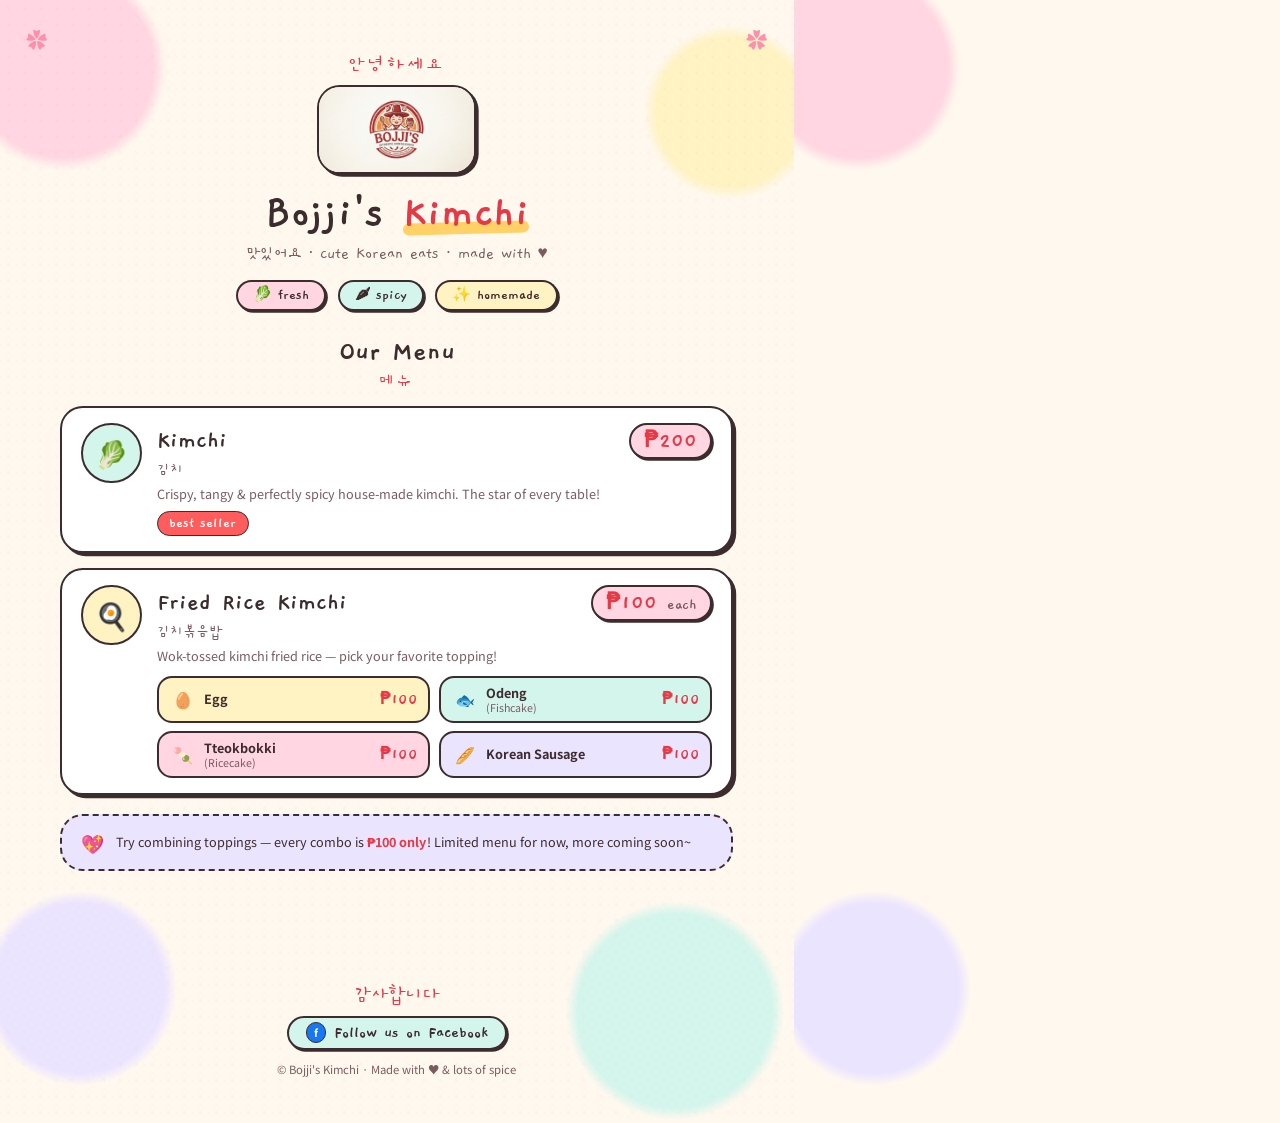
==== menu-print.html @ 6b67988c "Add printable A4 menu PDF and print HTML" ====
<!DOCTYPE html>
<html lang="en">
<head>
  <meta charset="UTF-8" />
  <title>Bojji's Kimchi — Menu</title>
  <link rel="preconnect" href="https://fonts.googleapis.com" />
  <link rel="preconnect" href="https://fonts.gstatic.com" crossorigin />
  <link href="https://fonts.googleapis.com/css2?family=Gaegu:wght@400;700&family=Noto+Sans+KR:wght@400;500;700&display=swap" rel="stylesheet" />
  <style>
    @page {
      size: A4;
      margin: 0;
    }

    * {
      box-sizing: border-box;
      margin: 0;
      padding: 0;
    }

    html, body {
      width: 210mm;
      min-height: 297mm;
    }

    body {
      font-family: "Noto Sans KR", system-ui, sans-serif;
      color: #3d2c2e;
      background:
        radial-gradient(circle at 8% 6%, #ffd6e2 0 7%, transparent 8%),
        radial-gradient(circle at 92% 10%, #fff3c4 0 6%, transparent 7%),
        radial-gradient(circle at 85% 90%, #d4f5ec 0 8%, transparent 9%),
        radial-gradient(circle at 10% 88%, #ebe4ff 0 7%, transparent 8%),
        #fff8ef;
      -webkit-print-color-adjust: exact;
      print-color-adjust: exact;
    }

    .page {
      position: relative;
      width: 210mm;
      min-height: 297mm;
      padding: 14mm 16mm 12mm;
      display: flex;
      flex-direction: column;
    }

    /* decorative dots */
    .page::before {
      content: "";
      position: absolute;
      inset: 0;
      background-image: radial-gradient(rgba(255, 93, 93, 0.08) 1.1px, transparent 1.1px);
      background-size: 16px 16px;
      pointer-events: none;
    }

    .inner {
      position: relative;
      z-index: 1;
      display: flex;
      flex-direction: column;
      flex: 1;
    }

    /* ===== Header ===== */
    .header {
      text-align: center;
      margin-bottom: 6mm;
    }

    .hangul-top {
      font-family: "Gaegu", cursive;
      font-size: 15pt;
      color: #e63946;
      letter-spacing: 0.18em;
      margin-bottom: 2mm;
    }

    .logo {
      width: 42mm;
      height: auto;
      border-radius: 6mm;
      border: 2.2pt solid #3d2c2e;
      box-shadow: 2pt 2pt 0 #3d2c2e;
      background: #fff1dc;
      margin: 0 auto 3mm;
    }

    h1 {
      font-family: "Gaegu", cursive;
      font-size: 34pt;
      font-weight: 700;
      line-height: 1.05;
      color: #3d2c2e;
    }

    h1 span {
      color: #e63946;
      position: relative;
    }

    h1 span::after {
      content: "";
      position: absolute;
      left: 0;
      right: 0;
      bottom: 0.05em;
      height: 0.26em;
      background: #ffd166;
      z-index: -1;
      border-radius: 999px;
      transform: rotate(-1.5deg);
    }

    .subtitle {
      font-family: "Gaegu", cursive;
      font-size: 13pt;
      color: #7a5c60;
      margin-top: 1.5mm;
    }

    .badges {
      display: flex;
      justify-content: center;
      gap: 3mm;
      margin-top: 4mm;
    }

    .badge {
      font-family: "Gaegu", cursive;
      font-size: 11.5pt;
      font-weight: 700;
      padding: 1mm 4mm;
      border-radius: 999px;
      border: 1.6pt solid #3d2c2e;
      box-shadow: 1.4pt 1.4pt 0 #3d2c2e;
    }

    .badge-pink { background: #ffd6e2; }
    .badge-mint { background: #d4f5ec; }
    .badge-yellow { background: #fff3c4; }

    /* ===== Section title ===== */
    .section-title {
      text-align: center;
      margin-bottom: 4mm;
    }

    .section-title h2 {
      font-family: "Gaegu", cursive;
      font-size: 22pt;
      font-weight: 700;
    }

    .section-title .sub {
      font-family: "Gaegu", cursive;
      font-size: 13pt;
      color: #e63946;
      letter-spacing: 0.2em;
    }

    /* ===== Menu cards ===== */
    .menu {
      display: flex;
      flex-direction: column;
      gap: 4mm;
    }

    .card {
      display: flex;
      gap: 4mm;
      align-items: flex-start;
      background: #ffffff;
      border: 2.2pt solid #3d2c2e;
      border-radius: 6mm;
      padding: 4mm 5mm;
      box-shadow: 2.4pt 2.4pt 0 #3d2c2e;
    }

    .card-icon {
      width: 16mm;
      height: 16mm;
      border-radius: 50%;
      border: 1.6pt solid #3d2c2e;
      display: flex;
      align-items: center;
      justify-content: center;
      font-size: 20pt;
      line-height: 1;
      flex-shrink: 0;
    }

    .card-kimchi .card-icon { background: #d4f5ec; }
    .card-rice .card-icon { background: #fff3c4; }

    .card-body { flex: 1; min-width: 0; }

    .card-top {
      display: flex;
      justify-content: space-between;
      align-items: baseline;
      gap: 3mm;
    }

    .card-top h3 {
      font-family: "Gaegu", cursive;
      font-size: 19pt;
      font-weight: 700;
      line-height: 1.15;
    }

    .price {
      font-family: "Gaegu", cursive;
      font-size: 17pt;
      font-weight: 700;
      color: #e63946;
      background: #ffd6e2;
      border: 1.6pt solid #3d2c2e;
      border-radius: 999px;
      padding: 0.4mm 3.5mm;
      white-space: nowrap;
      box-shadow: 1.4pt 1.4pt 0 #3d2c2e;
    }

    .price small {
      font-size: 0.7em;
      color: #7a5c60;
    }

    .hangul {
      font-family: "Gaegu", cursive;
      font-size: 12pt;
      color: #7a5c60;
      margin-top: 0.4mm;
    }

    .desc {
      font-size: 9.5pt;
      color: #7a5c60;
      margin-top: 1.2mm;
      line-height: 1.45;
    }

    .tag {
      display: inline-block;
      margin-top: 2mm;
      font-family: "Gaegu", cursive;
      font-size: 11pt;
      font-weight: 700;
      padding: 0.5mm 3mm;
      border-radius: 999px;
      border: 1.4pt solid #3d2c2e;
      background: #ff5d5d;
      color: #fff;
    }

    /* toppings */
    .toppings {
      list-style: none;
      display: grid;
      grid-template-columns: 1fr 1fr;
      gap: 2.2mm;
      margin-top: 2.8mm;
    }

    .topping {
      display: flex;
      align-items: center;
      gap: 2.2mm;
      border: 1.5pt solid #3d2c2e;
      border-radius: 4mm;
      padding: 1.8mm 2.8mm;
    }

    .topping:nth-child(1) { background: #fff3c4; }
    .topping:nth-child(2) { background: #d4f5ec; }
    .topping:nth-child(3) { background: #ffd6e2; }
    .topping:nth-child(4) { background: #ebe4ff; }

    .topping-emoji {
      font-size: 12pt;
      line-height: 1;
      width: 7mm;
      text-align: center;
      flex-shrink: 0;
    }

    .topping-name {
      flex: 1;
      font-size: 9.5pt;
      font-weight: 700;
      line-height: 1.25;
    }

    .topping-name small {
      display: block;
      font-weight: 400;
      font-size: 8pt;
      color: #7a5c60;
    }

    .topping-price {
      font-family: "Gaegu", cursive;
      font-size: 13pt;
      font-weight: 700;
      color: #e63946;
    }

    /* ===== Note ===== */
    .note {
      margin-top: 5mm;
      background: #ebe4ff;
      border: 2pt dashed #3d2c2e;
      border-radius: 6mm;
      padding: 3.5mm 5mm;
      display: flex;
      align-items: center;
      gap: 3mm;
    }

    .note-emoji { font-size: 14pt; flex-shrink: 0; }

    .note p {
      font-size: 9.5pt;
      line-height: 1.45;
      color: #3d2c2e;
    }

    .note strong { color: #e63946; }

    /* ===== Footer ===== */
    .footer {
      margin-top: auto;
      padding-top: 6mm;
      text-align: center;
    }

    .footer-hangul {
      font-family: "Gaegu", cursive;
      font-size: 16pt;
      color: #e63946;
      margin-bottom: 2mm;
    }

    .fb {
      display: inline-flex;
      align-items: center;
      gap: 2mm;
      font-family: "Gaegu", cursive;
      font-size: 12.5pt;
      font-weight: 700;
      color: #3d2c2e;
      text-decoration: none;
      background: #d4f5ec;
      border: 1.6pt solid #3d2c2e;
      border-radius: 999px;
      padding: 1.2mm 4.5mm;
      box-shadow: 1.4pt 1.4pt 0 #3d2c2e;
      margin-bottom: 3mm;
    }

    .fb-icon {
      display: inline-flex;
      align-items: center;
      justify-content: center;
      width: 5.5mm;
      height: 5.5mm;
      border-radius: 50%;
      background: #1877f2;
      color: #fff;
      font-family: "Noto Sans KR", sans-serif;
      font-weight: 700;
      font-size: 8pt;
      border: 1.2pt solid #3d2c2e;
      font-style: normal;
    }

    .copy {
      font-size: 8.5pt;
      color: #7a5c60;
    }

    /* corners deco */
    .corner {
      position: absolute;
      font-size: 16pt;
      color: #ff8fab;
      z-index: 1;
    }
    .corner-tl { top: 6mm; left: 7mm; }
    .corner-tr { top: 6mm; right: 7mm; }
  </style>
</head>
<body>
  <div class="page">
    <span class="corner corner-tl" aria-hidden="true">✿</span>
    <span class="corner corner-tr" aria-hidden="true">✿</span>

    <div class="inner">
      <header class="header">
        <p class="hangul-top">안녕하세요</p>
        <img class="logo" src="logo.jpeg" alt="Bojji's logo" />
        <h1>Bojji's <span>Kimchi</span></h1>
        <p class="subtitle">맛있어요 · cute Korean eats · made with ♥</p>
        <div class="badges">
          <span class="badge badge-pink">🥬 fresh</span>
          <span class="badge badge-mint">🌶 spicy</span>
          <span class="badge badge-yellow">✨ homemade</span>
        </div>
      </header>

      <div class="section-title">
        <h2>Our Menu</h2>
        <p class="sub">메뉴</p>
      </div>

      <section class="menu">
        <article class="card card-kimchi">
          <div class="card-icon" aria-hidden="true">🥬</div>
          <div class="card-body">
            <div class="card-top">
              <h3>Kimchi</h3>
              <span class="price">₱200</span>
            </div>
            <p class="hangul">김치</p>
            <p class="desc">Crispy, tangy &amp; perfectly spicy house-made kimchi. The star of every table!</p>
            <span class="tag">best seller</span>
          </div>
        </article>

        <article class="card card-rice">
          <div class="card-icon" aria-hidden="true">🍳</div>
          <div class="card-body">
            <div class="card-top">
              <h3>Fried Rice Kimchi</h3>
              <span class="price">₱100 <small>each</small></span>
            </div>
            <p class="hangul">김치볶음밥</p>
            <p class="desc">Wok-tossed kimchi fried rice — pick your favorite topping!</p>
            <ul class="toppings">
              <li class="topping">
                <span class="topping-emoji" aria-hidden="true">🥚</span>
                <span class="topping-name">Egg</span>
                <span class="topping-price">₱100</span>
              </li>
              <li class="topping">
                <span class="topping-emoji" aria-hidden="true">🐟</span>
                <span class="topping-name">Odeng <small>(Fishcake)</small></span>
                <span class="topping-price">₱100</span>
              </li>
              <li class="topping">
                <span class="topping-emoji" aria-hidden="true">🍡</span>
                <span class="topping-name">Tteokbokki <small>(Ricecake)</small></span>
                <span class="topping-price">₱100</span>
              </li>
              <li class="topping">
                <span class="topping-emoji" aria-hidden="true">🥖</span>
                <span class="topping-name">Korean Sausage</span>
                <span class="topping-price">₱100</span>
              </li>
            </ul>
          </div>
        </article>
      </section>

      <aside class="note">
        <span class="note-emoji" aria-hidden="true">💖</span>
        <p>Try combining toppings — every combo is <strong>₱100 only</strong>! Limited menu for now, more coming soon~</p>
      </aside>

      <footer class="footer">
        <p class="footer-hangul">감사합니다</p>
        <a class="fb" href="https://www.facebook.com/share/19oVDJXUGh/?mibextid=wwXIfr">
          <span class="fb-icon">f</span>
          Follow us on Facebook
        </a>
        <p class="copy">© Bojji's Kimchi · Made with ♥ &amp; lots of spice</p>
      </footer>
    </div>
  </div>
</body>
</html>
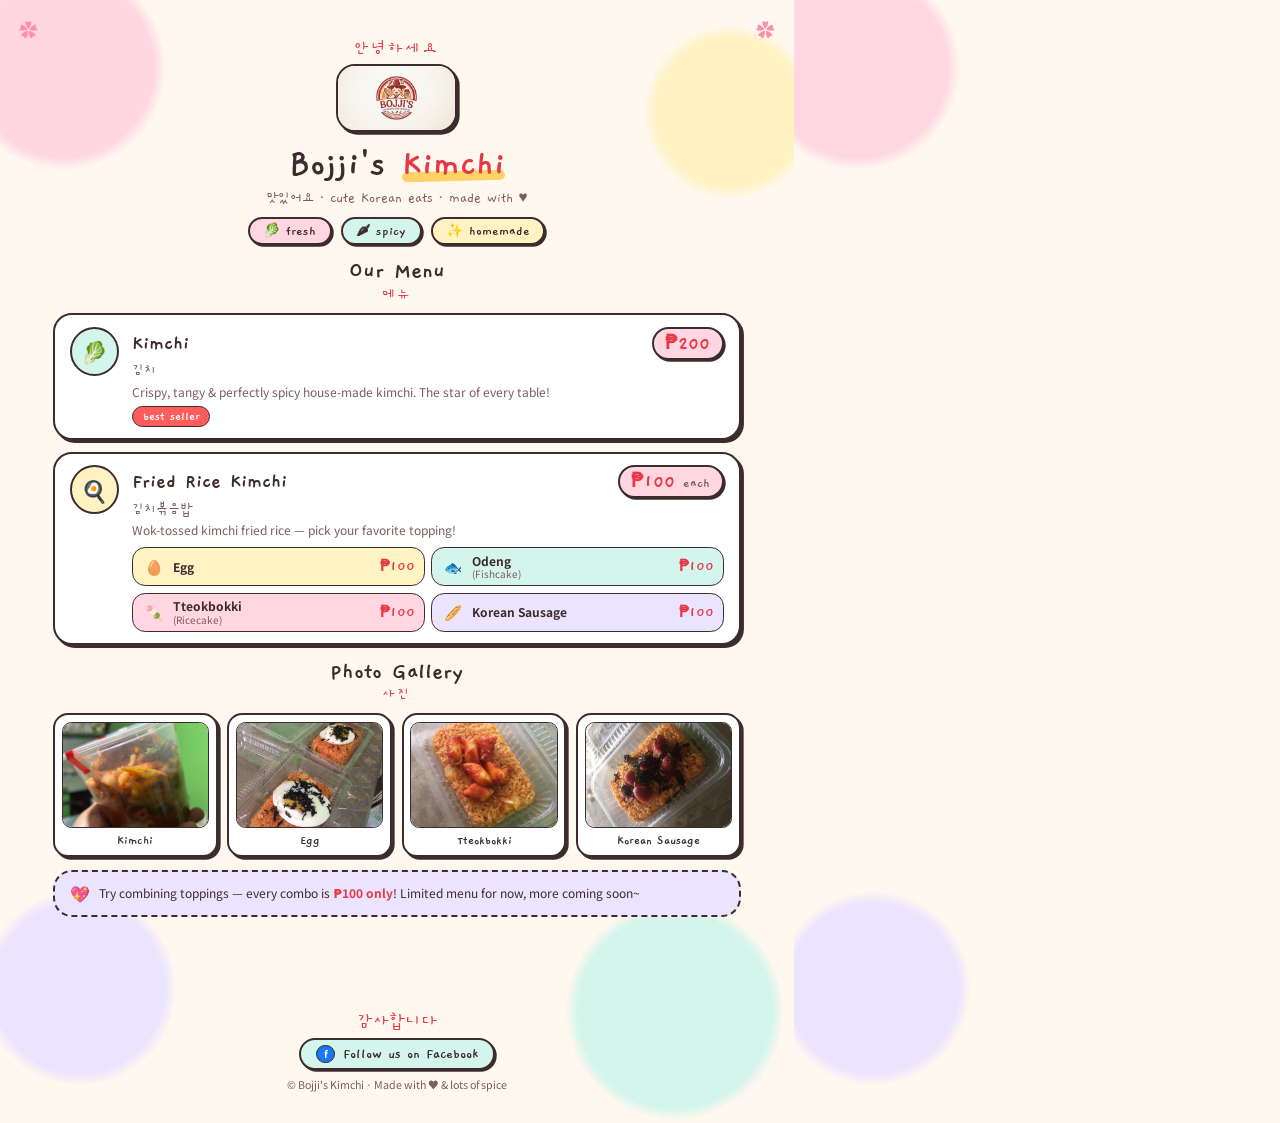
==== commit 7d4e3ea5: "Add photo gallery to printable A4 menu PDF" ====
--- a/menu-print.html
+++ b/menu-print.html
@@ -40,12 +40,11 @@
       position: relative;
       width: 210mm;
       min-height: 297mm;
-      padding: 14mm 16mm 12mm;
+      padding: 10mm 14mm 8mm;
       display: flex;
       flex-direction: column;
     }
 
-    /* decorative dots */
     .page::before {
       content: "";
       position: absolute;
@@ -66,30 +65,30 @@
     /* ===== Header ===== */
     .header {
       text-align: center;
-      margin-bottom: 6mm;
+      margin-bottom: 3.5mm;
     }
 
     .hangul-top {
       font-family: "Gaegu", cursive;
-      font-size: 15pt;
+      font-size: 13pt;
       color: #e63946;
       letter-spacing: 0.18em;
-      margin-bottom: 2mm;
+      margin-bottom: 1.5mm;
     }
 
     .logo {
-      width: 42mm;
+      width: 32mm;
       height: auto;
-      border-radius: 6mm;
-      border: 2.2pt solid #3d2c2e;
+      border-radius: 5mm;
+      border: 2pt solid #3d2c2e;
       box-shadow: 2pt 2pt 0 #3d2c2e;
       background: #fff1dc;
-      margin: 0 auto 3mm;
+      margin: 0 auto 2mm;
     }
 
     h1 {
       font-family: "Gaegu", cursive;
-      font-size: 34pt;
+      font-size: 28pt;
       font-weight: 700;
       line-height: 1.05;
       color: #3d2c2e;
@@ -115,47 +114,48 @@
 
     .subtitle {
       font-family: "Gaegu", cursive;
-      font-size: 13pt;
+      font-size: 11.5pt;
       color: #7a5c60;
-      margin-top: 1.5mm;
+      margin-top: 1mm;
     }
 
     .badges {
       display: flex;
       justify-content: center;
-      gap: 3mm;
-      margin-top: 4mm;
+      gap: 2.5mm;
+      margin-top: 2.5mm;
     }
 
     .badge {
       font-family: "Gaegu", cursive;
-      font-size: 11.5pt;
-      font-weight: 700;
-      padding: 1mm 4mm;
+      font-size: 10.5pt;
+      font-weight: 700;
+      padding: 0.8mm 3.5mm;
       border-radius: 999px;
-      border: 1.6pt solid #3d2c2e;
-      box-shadow: 1.4pt 1.4pt 0 #3d2c2e;
+      border: 1.5pt solid #3d2c2e;
+      box-shadow: 1.3pt 1.3pt 0 #3d2c2e;
     }
 
     .badge-pink { background: #ffd6e2; }
     .badge-mint { background: #d4f5ec; }
     .badge-yellow { background: #fff3c4; }
 
-    /* ===== Section title ===== */
+    /* ===== Section titles ===== */
     .section-title {
       text-align: center;
-      margin-bottom: 4mm;
+      margin-bottom: 2.5mm;
     }
 
     .section-title h2 {
       font-family: "Gaegu", cursive;
-      font-size: 22pt;
-      font-weight: 700;
+      font-size: 18pt;
+      font-weight: 700;
+      line-height: 1.1;
     }
 
     .section-title .sub {
       font-family: "Gaegu", cursive;
-      font-size: 13pt;
+      font-size: 11pt;
       color: #e63946;
       letter-spacing: 0.2em;
     }
@@ -164,29 +164,30 @@
     .menu {
       display: flex;
       flex-direction: column;
-      gap: 4mm;
+      gap: 3mm;
+      margin-bottom: 3.5mm;
     }
 
     .card {
       display: flex;
-      gap: 4mm;
+      gap: 3.5mm;
       align-items: flex-start;
       background: #ffffff;
-      border: 2.2pt solid #3d2c2e;
-      border-radius: 6mm;
-      padding: 4mm 5mm;
-      box-shadow: 2.4pt 2.4pt 0 #3d2c2e;
+      border: 2pt solid #3d2c2e;
+      border-radius: 5mm;
+      padding: 3mm 4mm;
+      box-shadow: 2.2pt 2.2pt 0 #3d2c2e;
     }
 
     .card-icon {
-      width: 16mm;
-      height: 16mm;
+      width: 13mm;
+      height: 13mm;
       border-radius: 50%;
-      border: 1.6pt solid #3d2c2e;
+      border: 1.5pt solid #3d2c2e;
       display: flex;
       align-items: center;
       justify-content: center;
-      font-size: 20pt;
+      font-size: 16pt;
       line-height: 1;
       flex-shrink: 0;
     }
@@ -205,22 +206,22 @@
 
     .card-top h3 {
       font-family: "Gaegu", cursive;
-      font-size: 19pt;
+      font-size: 16pt;
       font-weight: 700;
       line-height: 1.15;
     }
 
     .price {
       font-family: "Gaegu", cursive;
-      font-size: 17pt;
+      font-size: 15pt;
       font-weight: 700;
       color: #e63946;
       background: #ffd6e2;
-      border: 1.6pt solid #3d2c2e;
+      border: 1.5pt solid #3d2c2e;
       border-radius: 999px;
-      padding: 0.4mm 3.5mm;
+      padding: 0.3mm 3mm;
       white-space: nowrap;
-      box-shadow: 1.4pt 1.4pt 0 #3d2c2e;
+      box-shadow: 1.3pt 1.3pt 0 #3d2c2e;
     }
 
     .price small {
@@ -230,27 +231,27 @@
 
     .hangul {
       font-family: "Gaegu", cursive;
-      font-size: 12pt;
+      font-size: 11pt;
       color: #7a5c60;
-      margin-top: 0.4mm;
+      margin-top: 0.3mm;
     }
 
     .desc {
-      font-size: 9.5pt;
+      font-size: 9pt;
       color: #7a5c60;
-      margin-top: 1.2mm;
-      line-height: 1.45;
+      margin-top: 1mm;
+      line-height: 1.4;
     }
 
     .tag {
       display: inline-block;
-      margin-top: 2mm;
-      font-family: "Gaegu", cursive;
-      font-size: 11pt;
-      font-weight: 700;
-      padding: 0.5mm 3mm;
+      margin-top: 1.5mm;
+      font-family: "Gaegu", cursive;
+      font-size: 10pt;
+      font-weight: 700;
+      padding: 0.4mm 2.5mm;
       border-radius: 999px;
-      border: 1.4pt solid #3d2c2e;
+      border: 1.3pt solid #3d2c2e;
       background: #ff5d5d;
       color: #fff;
     }
@@ -260,17 +261,17 @@
       list-style: none;
       display: grid;
       grid-template-columns: 1fr 1fr;
-      gap: 2.2mm;
-      margin-top: 2.8mm;
+      gap: 1.8mm;
+      margin-top: 2.2mm;
     }
 
     .topping {
       display: flex;
       align-items: center;
-      gap: 2.2mm;
-      border: 1.5pt solid #3d2c2e;
-      border-radius: 4mm;
-      padding: 1.8mm 2.8mm;
+      gap: 2mm;
+      border: 1.4pt solid #3d2c2e;
+      border-radius: 3.5mm;
+      padding: 1.4mm 2.4mm;
     }
 
     .topping:nth-child(1) { background: #fff3c4; }
@@ -279,51 +280,88 @@
     .topping:nth-child(4) { background: #ebe4ff; }
 
     .topping-emoji {
-      font-size: 12pt;
+      font-size: 11pt;
       line-height: 1;
-      width: 7mm;
+      width: 6mm;
       text-align: center;
       flex-shrink: 0;
     }
 
     .topping-name {
       flex: 1;
-      font-size: 9.5pt;
-      font-weight: 700;
-      line-height: 1.25;
+      font-size: 9pt;
+      font-weight: 700;
+      line-height: 1.2;
     }
 
     .topping-name small {
       display: block;
       font-weight: 400;
-      font-size: 8pt;
+      font-size: 7.5pt;
       color: #7a5c60;
     }
 
     .topping-price {
       font-family: "Gaegu", cursive;
-      font-size: 13pt;
+      font-size: 12pt;
       font-weight: 700;
       color: #e63946;
+    }
+
+    /* ===== Gallery ===== */
+    .gallery-grid {
+      display: grid;
+      grid-template-columns: repeat(4, 1fr);
+      gap: 2.5mm;
+      margin-bottom: 3.5mm;
+    }
+
+    .gallery-item {
+      background: #ffffff;
+      border: 2pt solid #3d2c2e;
+      border-radius: 4mm;
+      padding: 1.8mm;
+      box-shadow: 2pt 2pt 0 #3d2c2e;
+      margin: 0;
+    }
+
+    .gallery-item img {
+      width: 100%;
+      height: 28mm;
+      object-fit: cover;
+      border-radius: 2.5mm;
+      border: 1.4pt solid #3d2c2e;
+      background: #fff1dc;
+      display: block;
+    }
+
+    .gallery-item figcaption {
+      font-family: "Gaegu", cursive;
+      font-size: 10pt;
+      font-weight: 700;
+      text-align: center;
+      margin-top: 1.2mm;
+      color: #3d2c2e;
+      line-height: 1.15;
     }
 
     /* ===== Note ===== */
     .note {
-      margin-top: 5mm;
       background: #ebe4ff;
-      border: 2pt dashed #3d2c2e;
-      border-radius: 6mm;
-      padding: 3.5mm 5mm;
+      border: 1.8pt dashed #3d2c2e;
+      border-radius: 5mm;
+      padding: 2.5mm 4mm;
       display: flex;
       align-items: center;
-      gap: 3mm;
-    }
-
-    .note-emoji { font-size: 14pt; flex-shrink: 0; }
+      gap: 2.5mm;
+      margin-bottom: 3mm;
+    }
+
+    .note-emoji { font-size: 12pt; flex-shrink: 0; }
 
     .note p {
-      font-size: 9.5pt;
-      line-height: 1.45;
+      font-size: 9pt;
+      line-height: 1.4;
       color: #3d2c2e;
     }
 
@@ -332,15 +370,15 @@
     /* ===== Footer ===== */
     .footer {
       margin-top: auto;
-      padding-top: 6mm;
+      padding-top: 2mm;
       text-align: center;
     }
 
     .footer-hangul {
       font-family: "Gaegu", cursive;
-      font-size: 16pt;
+      font-size: 14pt;
       color: #e63946;
-      margin-bottom: 2mm;
+      margin-bottom: 1.5mm;
     }
 
     .fb {
@@ -348,48 +386,47 @@
       align-items: center;
       gap: 2mm;
       font-family: "Gaegu", cursive;
-      font-size: 12.5pt;
+      font-size: 11.5pt;
       font-weight: 700;
       color: #3d2c2e;
       text-decoration: none;
       background: #d4f5ec;
-      border: 1.6pt solid #3d2c2e;
+      border: 1.5pt solid #3d2c2e;
       border-radius: 999px;
-      padding: 1.2mm 4.5mm;
-      box-shadow: 1.4pt 1.4pt 0 #3d2c2e;
-      margin-bottom: 3mm;
+      padding: 1mm 4mm;
+      box-shadow: 1.3pt 1.3pt 0 #3d2c2e;
+      margin-bottom: 2mm;
     }
 
     .fb-icon {
       display: inline-flex;
       align-items: center;
       justify-content: center;
-      width: 5.5mm;
-      height: 5.5mm;
+      width: 5mm;
+      height: 5mm;
       border-radius: 50%;
       background: #1877f2;
       color: #fff;
       font-family: "Noto Sans KR", sans-serif;
       font-weight: 700;
-      font-size: 8pt;
+      font-size: 7.5pt;
       border: 1.2pt solid #3d2c2e;
       font-style: normal;
     }
 
     .copy {
-      font-size: 8.5pt;
+      font-size: 8pt;
       color: #7a5c60;
     }
 
-    /* corners deco */
     .corner {
       position: absolute;
-      font-size: 16pt;
+      font-size: 14pt;
       color: #ff8fab;
       z-index: 1;
     }
-    .corner-tl { top: 6mm; left: 7mm; }
-    .corner-tr { top: 6mm; right: 7mm; }
+    .corner-tl { top: 4mm; left: 5mm; }
+    .corner-tr { top: 4mm; right: 5mm; }
   </style>
 </head>
 <body>
@@ -464,6 +501,30 @@
         </article>
       </section>
 
+      <div class="section-title">
+        <h2>Photo Gallery</h2>
+        <p class="sub">사진</p>
+      </div>
+
+      <section class="gallery-grid">
+        <figure class="gallery-item">
+          <img src="images/kimchi.jpeg" alt="Kimchi" />
+          <figcaption>Kimchi</figcaption>
+        </figure>
+        <figure class="gallery-item">
+          <img src="images/fried-rice-egg.jpeg" alt="Fried rice with egg" />
+          <figcaption>Egg</figcaption>
+        </figure>
+        <figure class="gallery-item">
+          <img src="images/fried-rice-tteokbokki.jpeg" alt="Fried rice with tteokbokki" />
+          <figcaption>Tteokbokki</figcaption>
+        </figure>
+        <figure class="gallery-item">
+          <img src="images/fried-rice-sausage.jpeg" alt="Fried rice with Korean sausage" />
+          <figcaption>Korean Sausage</figcaption>
+        </figure>
+      </section>
+
       <aside class="note">
         <span class="note-emoji" aria-hidden="true">💖</span>
         <p>Try combining toppings — every combo is <strong>₱100 only</strong>! Limited menu for now, more coming soon~</p>
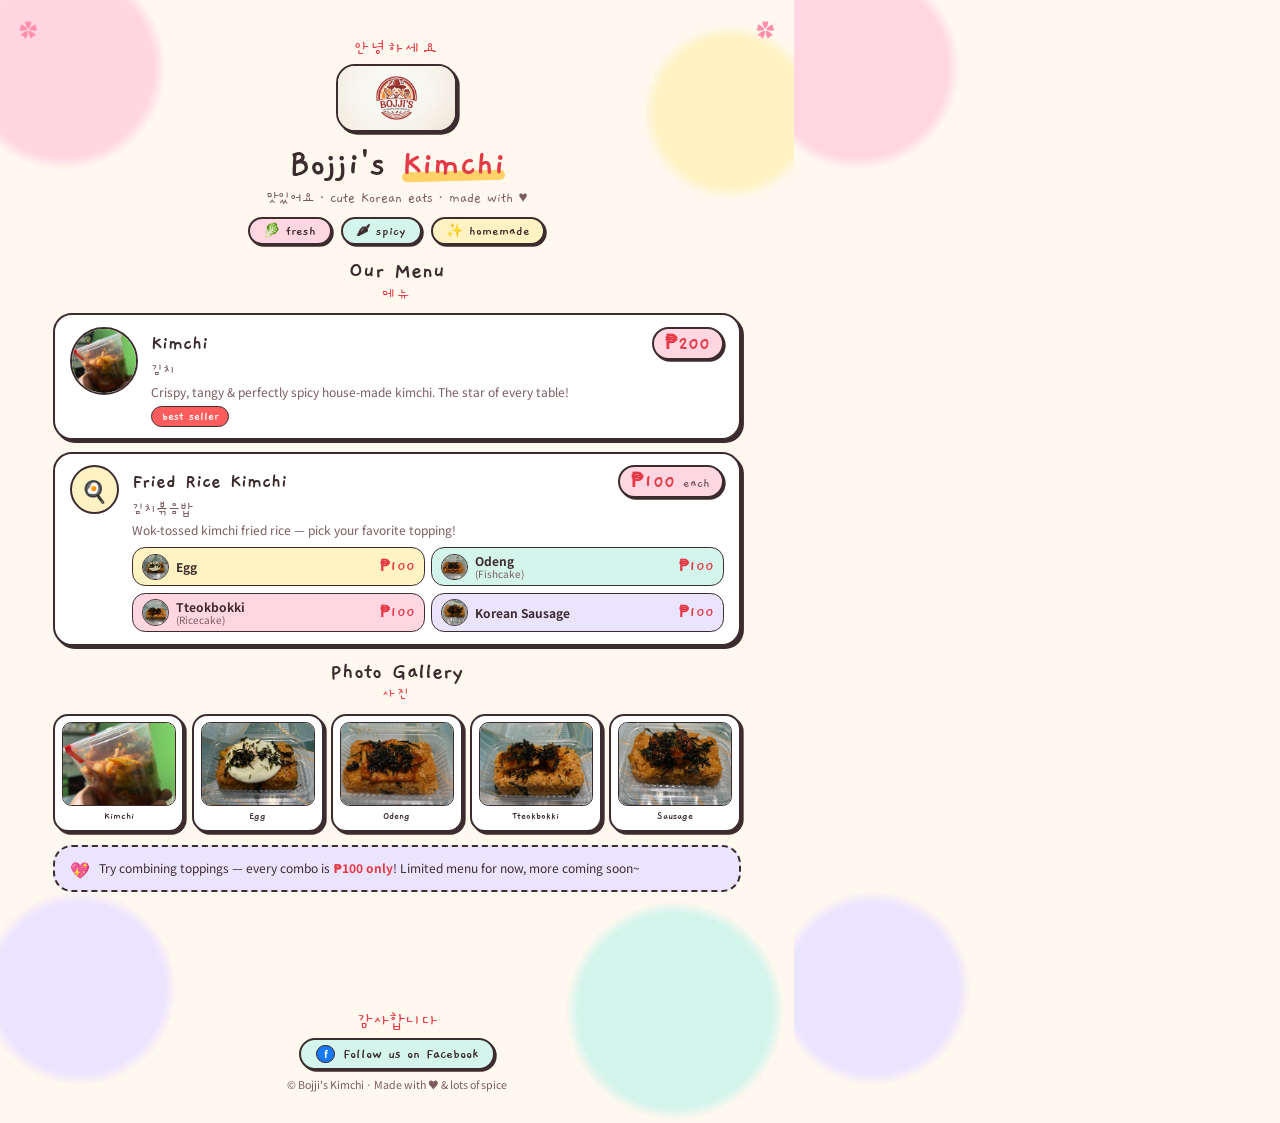
==== commit 6c4c094a: "Use updated food photos on website and print menu (5-item gallery, topping thumbs)" ====
--- a/menu-print.html
+++ b/menu-print.html
@@ -195,6 +195,26 @@
     .card-kimchi .card-icon { background: #d4f5ec; }
     .card-rice .card-icon { background: #fff3c4; }
 
+    .card-photo {
+      width: 18mm;
+      height: 18mm;
+      object-fit: cover;
+      border-radius: 50%;
+      border: 1.5pt solid #3d2c2e;
+      flex-shrink: 0;
+      background: #fff1dc;
+    }
+
+    .topping-photo {
+      width: 7mm;
+      height: 7mm;
+      object-fit: cover;
+      border-radius: 50%;
+      border: 1.2pt solid #3d2c2e;
+      flex-shrink: 0;
+      background: #fff1dc;
+    }
+
     .card-body { flex: 1; min-width: 0; }
 
     .card-top {
@@ -316,6 +336,11 @@
       margin-bottom: 3.5mm;
     }
 
+    .gallery-grid--5 {
+      grid-template-columns: repeat(5, 1fr);
+      gap: 2mm;
+    }
+
     .gallery-item {
       background: #ffffff;
       border: 2pt solid #3d2c2e;
@@ -327,12 +352,20 @@
 
     .gallery-item img {
       width: 100%;
-      height: 28mm;
+      height: 24mm;
       object-fit: cover;
       border-radius: 2.5mm;
       border: 1.4pt solid #3d2c2e;
       background: #fff1dc;
       display: block;
+    }
+
+    .gallery-grid--5 .gallery-item img {
+      height: 22mm;
+    }
+
+    .gallery-grid--5 .gallery-item figcaption {
+      font-size: 8.5pt;
     }
 
     .gallery-item figcaption {
@@ -454,7 +487,7 @@
 
       <section class="menu">
         <article class="card card-kimchi">
-          <div class="card-icon" aria-hidden="true">🥬</div>
+          <img class="card-photo" src="images/kimchi.jpeg" alt="Kimchi" />
           <div class="card-body">
             <div class="card-top">
               <h3>Kimchi</h3>
@@ -477,22 +510,22 @@
             <p class="desc">Wok-tossed kimchi fried rice — pick your favorite topping!</p>
             <ul class="toppings">
               <li class="topping">
-                <span class="topping-emoji" aria-hidden="true">🥚</span>
+                <img class="topping-photo" src="images/Egg.jpeg" alt="" />
                 <span class="topping-name">Egg</span>
                 <span class="topping-price">₱100</span>
               </li>
               <li class="topping">
-                <span class="topping-emoji" aria-hidden="true">🐟</span>
+                <img class="topping-photo" src="images/Odeng.jpeg" alt="" />
                 <span class="topping-name">Odeng <small>(Fishcake)</small></span>
                 <span class="topping-price">₱100</span>
               </li>
               <li class="topping">
-                <span class="topping-emoji" aria-hidden="true">🍡</span>
+                <img class="topping-photo" src="images/Tteokbokki.jpeg" alt="" />
                 <span class="topping-name">Tteokbokki <small>(Ricecake)</small></span>
                 <span class="topping-price">₱100</span>
               </li>
               <li class="topping">
-                <span class="topping-emoji" aria-hidden="true">🥖</span>
+                <img class="topping-photo" src="images/Sausage.jpeg" alt="" />
                 <span class="topping-name">Korean Sausage</span>
                 <span class="topping-price">₱100</span>
               </li>
@@ -506,22 +539,26 @@
         <p class="sub">사진</p>
       </div>
 
-      <section class="gallery-grid">
+      <section class="gallery-grid gallery-grid--5">
         <figure class="gallery-item">
           <img src="images/kimchi.jpeg" alt="Kimchi" />
           <figcaption>Kimchi</figcaption>
         </figure>
         <figure class="gallery-item">
-          <img src="images/fried-rice-egg.jpeg" alt="Fried rice with egg" />
+          <img src="images/Egg.jpeg" alt="Fried rice with egg" />
           <figcaption>Egg</figcaption>
         </figure>
         <figure class="gallery-item">
-          <img src="images/fried-rice-tteokbokki.jpeg" alt="Fried rice with tteokbokki" />
+          <img src="images/Odeng.jpeg" alt="Fried rice with odeng" />
+          <figcaption>Odeng</figcaption>
+        </figure>
+        <figure class="gallery-item">
+          <img src="images/Tteokbokki.jpeg" alt="Fried rice with tteokbokki" />
           <figcaption>Tteokbokki</figcaption>
         </figure>
         <figure class="gallery-item">
-          <img src="images/fried-rice-sausage.jpeg" alt="Fried rice with Korean sausage" />
-          <figcaption>Korean Sausage</figcaption>
+          <img src="images/Sausage.jpeg" alt="Fried rice with Korean sausage" />
+          <figcaption>Sausage</figcaption>
         </figure>
       </section>
 
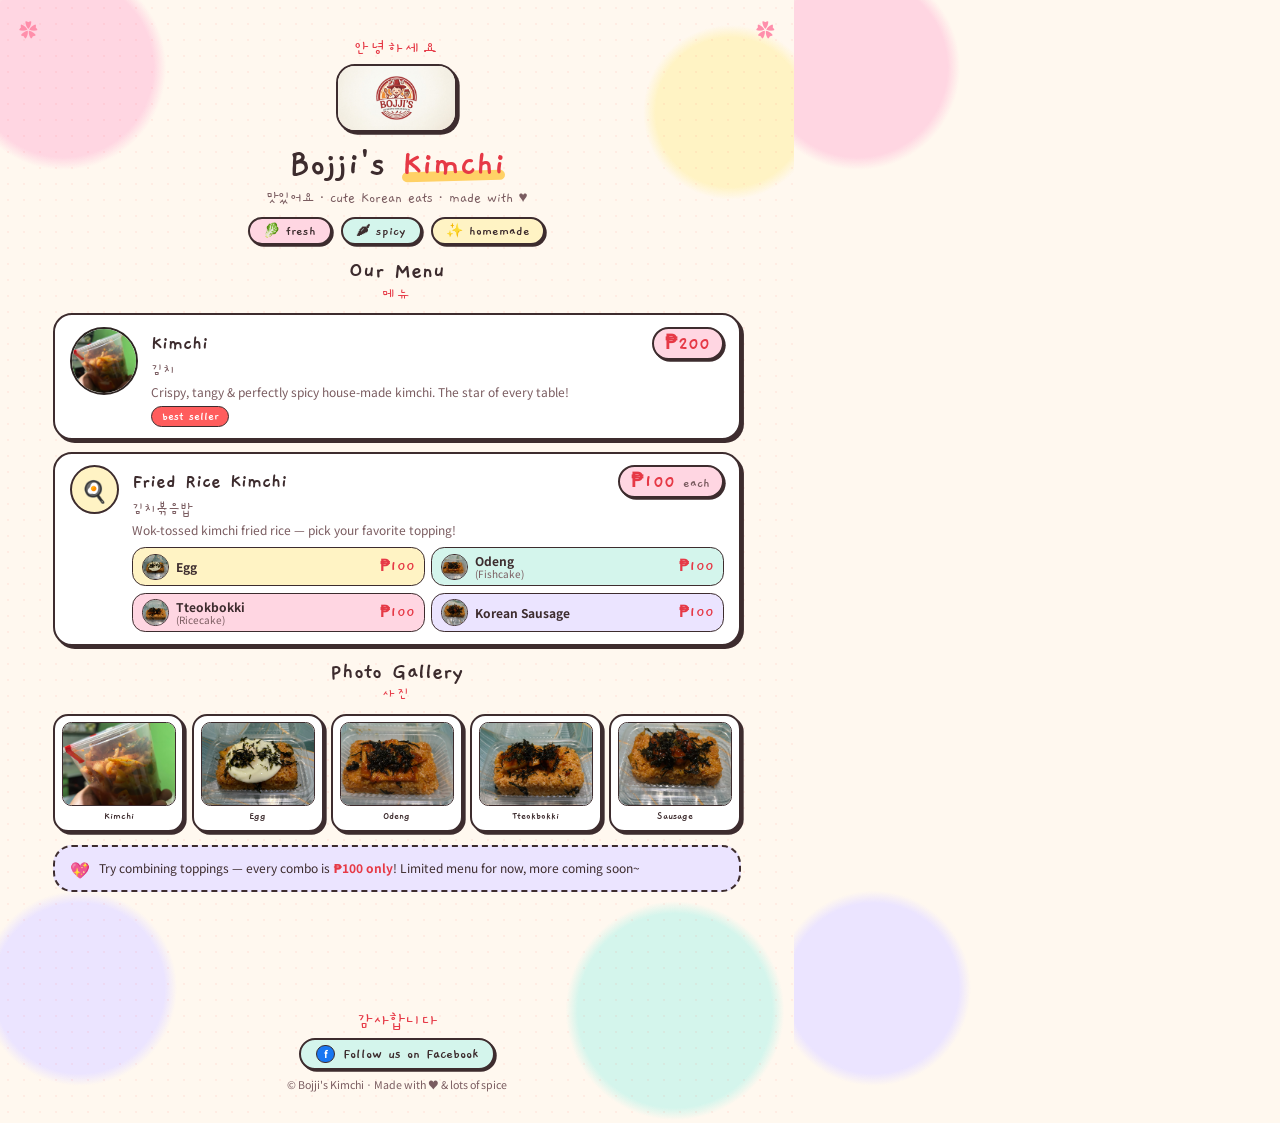
==== commit 243c4410: "Fix Kimchi card photo overflow with circular avatar container" ====
--- a/menu-print.html
+++ b/menu-print.html
@@ -198,11 +198,21 @@
     .card-photo {
       width: 18mm;
       height: 18mm;
+      min-width: 18mm;
+      min-height: 18mm;
+      border-radius: 9999px;
+      overflow: hidden;
+      border: 1.5pt solid #2d2422;
+      flex-shrink: 0;
+      background: #fef3c7;
+    }
+
+    .card-photo img {
+      width: 100%;
+      height: 100%;
       object-fit: cover;
-      border-radius: 50%;
-      border: 1.5pt solid #3d2c2e;
-      flex-shrink: 0;
-      background: #fff1dc;
+      object-position: center;
+      display: block;
     }
 
     .topping-photo {
@@ -487,7 +497,9 @@
 
       <section class="menu">
         <article class="card card-kimchi">
-          <img class="card-photo" src="images/kimchi.jpeg" alt="Kimchi" />
+          <div class="card-photo">
+            <img src="images/kimchi.jpeg" alt="Kimchi" />
+          </div>
           <div class="card-body">
             <div class="card-top">
               <h3>Kimchi</h3>
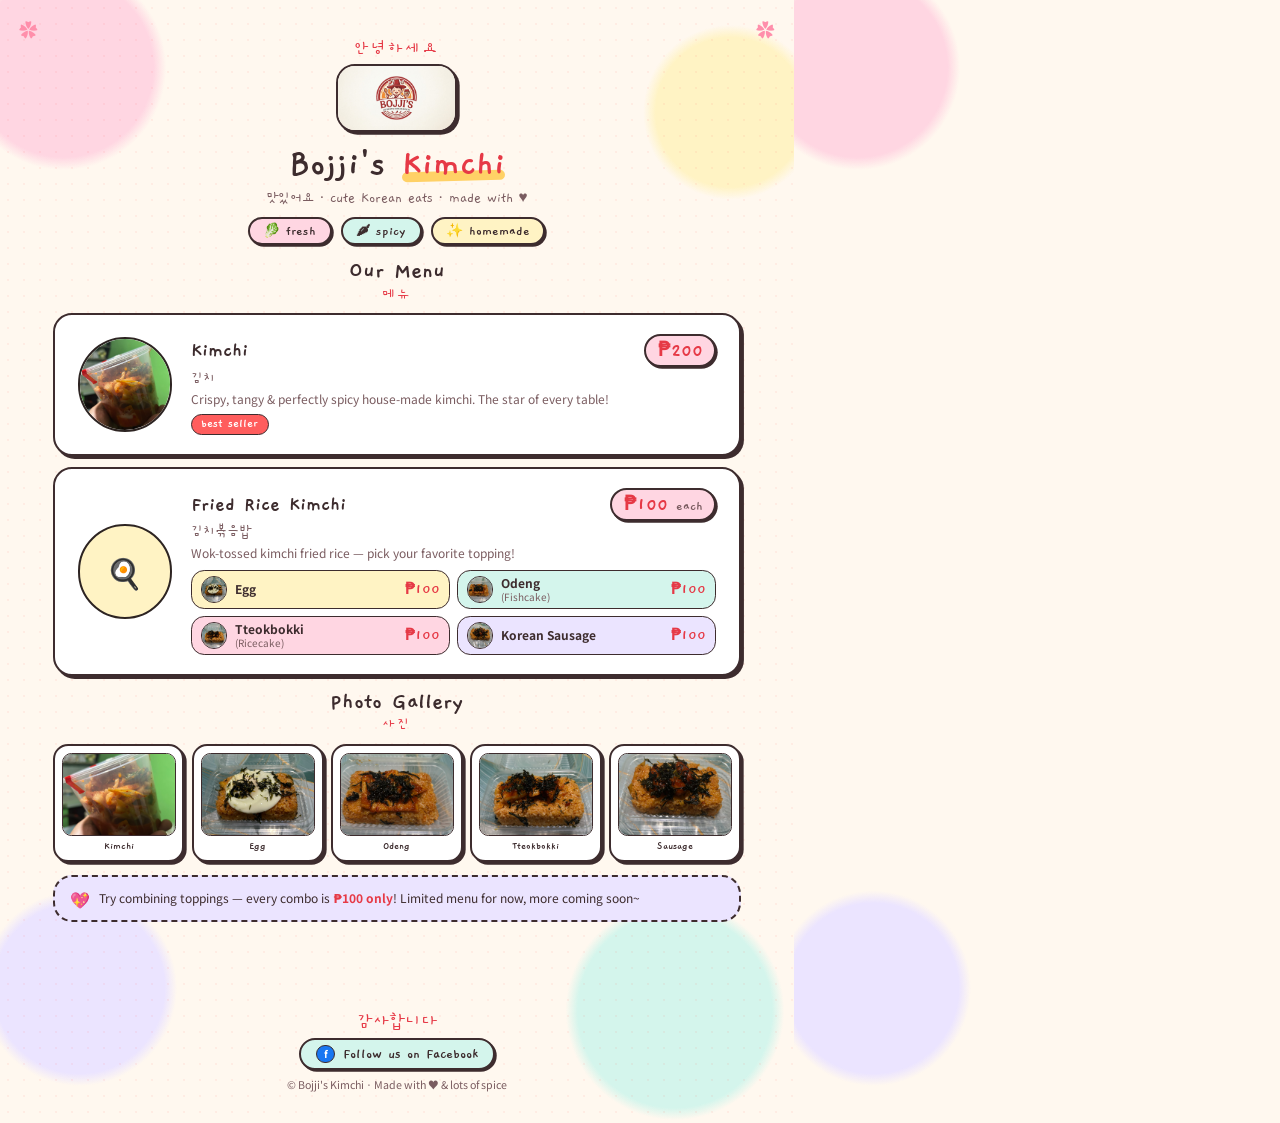
==== commit 3ddfabb6: "Enlarge menu card circular badges to 96px with centered layout" ====
--- a/menu-print.html
+++ b/menu-print.html
@@ -170,36 +170,23 @@
 
     .card {
       display: flex;
-      gap: 3.5mm;
-      align-items: flex-start;
+      gap: 5mm;
+      align-items: center;
       background: #ffffff;
       border: 2pt solid #3d2c2e;
       border-radius: 5mm;
-      padding: 3mm 4mm;
+      padding: 5mm 6mm;
       box-shadow: 2.2pt 2.2pt 0 #3d2c2e;
-    }
-
-    .card-icon {
-      width: 13mm;
-      height: 13mm;
-      border-radius: 50%;
-      border: 1.5pt solid #3d2c2e;
-      display: flex;
-      align-items: center;
-      justify-content: center;
-      font-size: 16pt;
-      line-height: 1;
-      flex-shrink: 0;
     }
 
     .card-kimchi .card-icon { background: #d4f5ec; }
     .card-rice .card-icon { background: #fff3c4; }
 
     .card-photo {
-      width: 18mm;
-      height: 18mm;
-      min-width: 18mm;
-      min-height: 18mm;
+      width: 25mm;
+      height: 25mm;
+      min-width: 25mm;
+      min-height: 25mm;
       border-radius: 9999px;
       overflow: hidden;
       border: 1.5pt solid #2d2422;
@@ -213,6 +200,23 @@
       object-fit: cover;
       object-position: center;
       display: block;
+    }
+
+    .card-icon {
+      width: 25mm;
+      height: 25mm;
+      min-width: 25mm;
+      min-height: 25mm;
+      border-radius: 9999px;
+      overflow: hidden;
+      border: 1.5pt solid #2d2422;
+      display: flex;
+      align-items: center;
+      justify-content: center;
+      font-size: 22pt;
+      line-height: 1;
+      flex-shrink: 0;
+      background: #fef3c7;
     }
 
     .topping-photo {
